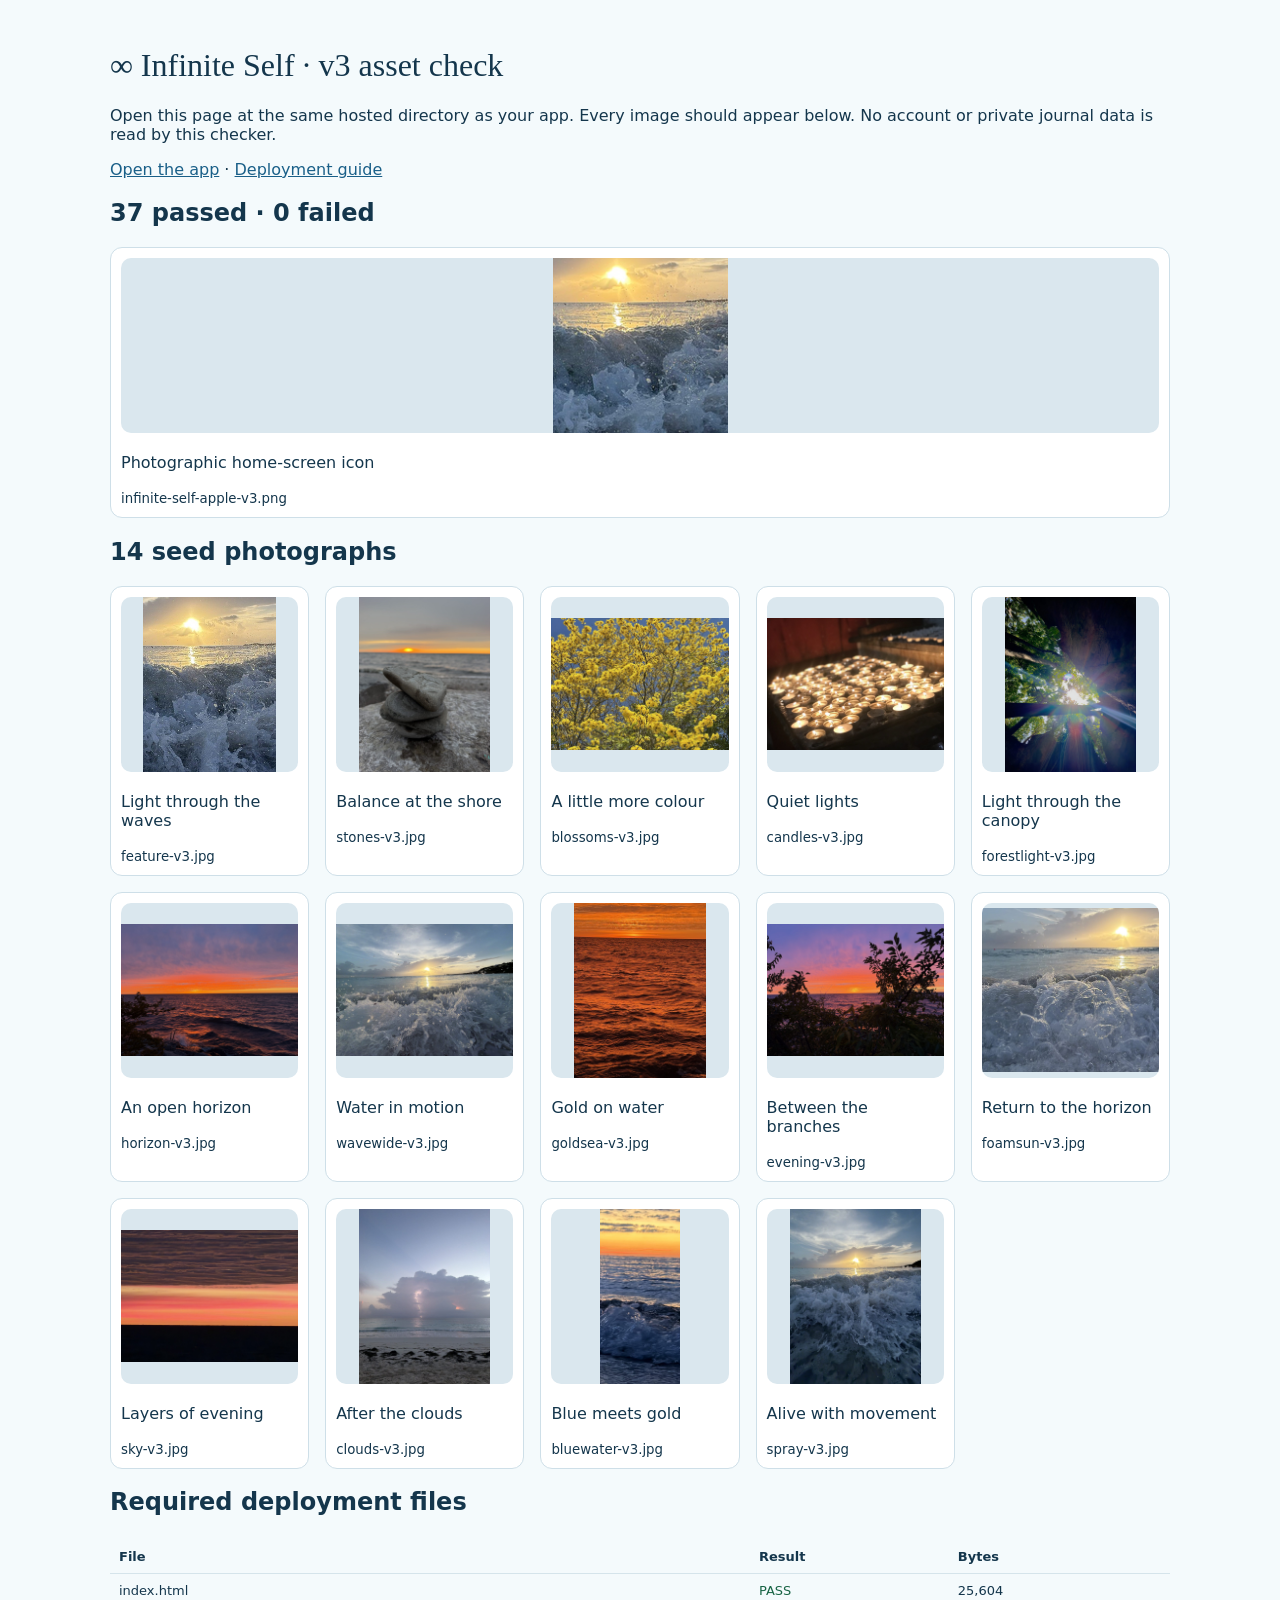
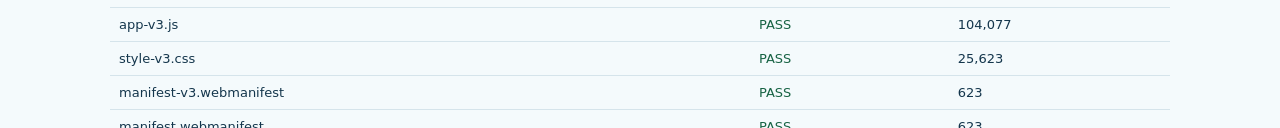
==== ASSET_CHECK.html @ a9882f5f "Add files via upload" ====
<!doctype html><html lang="en"><meta charset="utf-8"><meta name="viewport" content="width=device-width,initial-scale=1"><title>Infinite Self — asset check</title><style>body{font-family:system-ui,sans-serif;background:#f4fafc;color:#14364c;max-width:1060px;margin:auto;padding:26px}h1{font-family:Georgia,serif;font-weight:400}.grid{display:grid;grid-template-columns:repeat(auto-fit,minmax(190px,1fr));gap:16px}img{width:100%;height:175px;object-fit:contain;background:#dae7ee;border-radius:10px}.tile{border:1px solid #cedfe8;padding:10px;border-radius:12px;background:white}.status{font-size:13px;overflow-wrap:anywhere}.good{color:#176344}.bad{color:#a32620}table{width:100%;border-collapse:collapse;margin:24px 0}td,th{border-bottom:1px solid #d5e4eb;padding:9px;text-align:left;font-size:13px;overflow-wrap:anywhere}a{color:#195f88}</style><h1>∞ Infinite Self · v3 asset check</h1><p>Open this page at the same hosted directory as your app. Every image should appear below. No account or private journal data is read by this checker.</p><p><a href="index.html">Open the app</a> · <a href="GITHUB_UPDATE_GUIDE.html">Deployment guide</a></p><h2 id="summary">Checking files…</h2><div id="icon" class="grid"></div><h2>14 seed photographs</h2><div id="photos" class="grid"></div><h2>Required deployment files</h2><table><thead><tr><th>File</th><th>Result</th><th>Bytes</th></tr></thead><tbody id="files"></tbody></table><script>
const root=document.getElementById('files');let passed=0,failed=0;
const text=(tag,s)=>{const x=document.createElement(tag);x.textContent=s;return x};
async function run(){
 try{
 const response=await fetch('release-v3.json?check='+Date.now(),{cache:'no-store'});if(!response.ok)throw Error('release-v3.json is missing');const release=await response.json();
 for(const f of release.required){const row=document.createElement('tr');row.append(text('td',f.name));try{const r=await fetch(f.name+'?check='+Date.now(),{cache:'no-store'});const b=await r.arrayBuffer();if(!r.ok)throw Error('HTTP '+r.status);if(b.byteLength!==f.bytes)throw Error('size differs from this release');if(crypto.subtle){const hash=[...new Uint8Array(await crypto.subtle.digest('SHA-256',b))].map(x=>x.toString(16).padStart(2,'0')).join('');if(hash!==f.sha256)throw Error('content differs from this release')}const status=text('td','PASS');status.className='good';row.append(status,text('td',b.byteLength.toLocaleString()));passed++}catch(e){const status=text('td','FAIL: '+e.message);status.className='bad';row.append(status,text('td','—'));failed++}root.append(row)}
 document.getElementById('summary').textContent=passed+' passed · '+failed+' failed';
 const images=await (await fetch('photos-v3.json')).json();const display=(photo,holder)=>{const tile=document.createElement('div');tile.className='tile';const image=new Image();image.alt=photo.title;image.src=photo.src;image.onerror=()=>{tile.append(text('p','Image could not decode'));tile.classList.add('bad')};tile.append(image,text('p',photo.title),text('small',photo.src));holder.append(tile)};
 display({title:'Photographic home-screen icon',src:'infinite-self-apple-v3.png'},document.getElementById('icon'));
 images.forEach(p=>display(p,document.getElementById('photos')));
 }catch(e){document.getElementById('summary').textContent='Check could not finish: '+e.message+'. Confirm the files were uploaded into the same publishing directory.'}
}run();
</script></html>
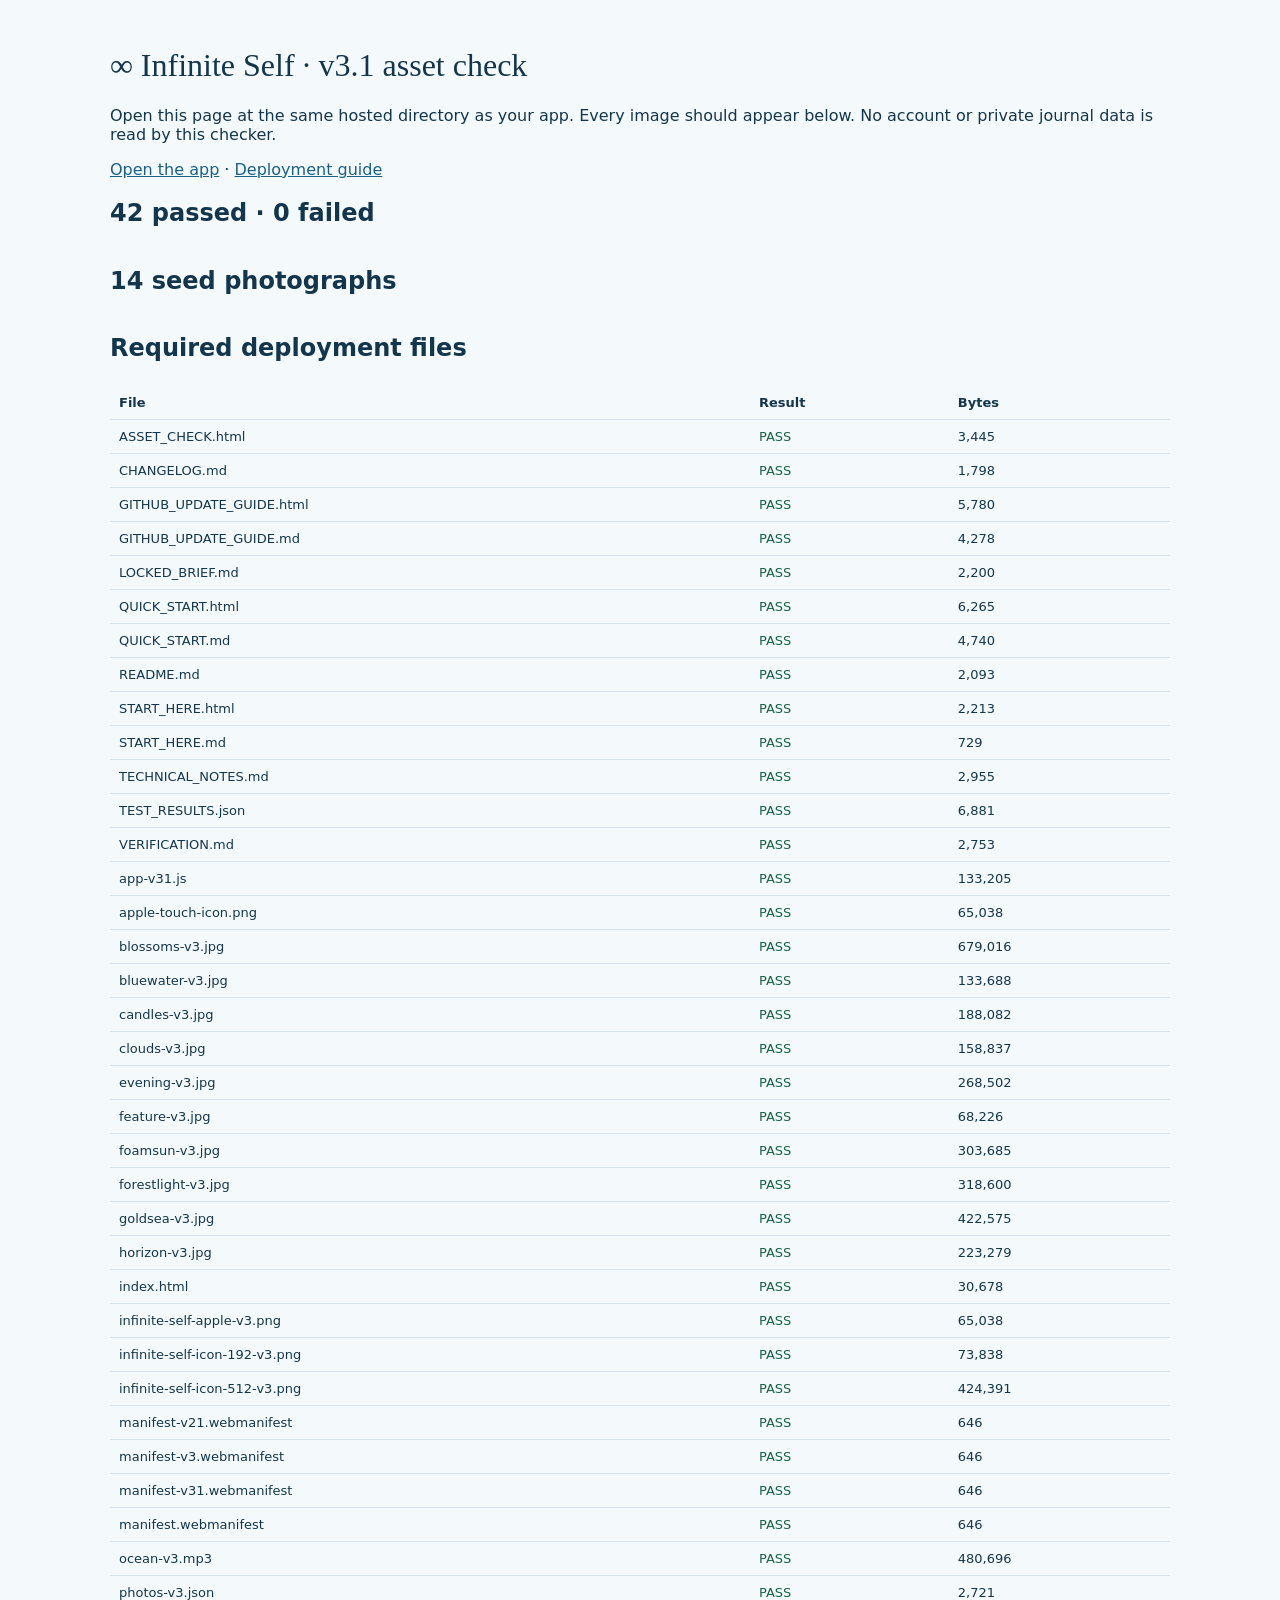
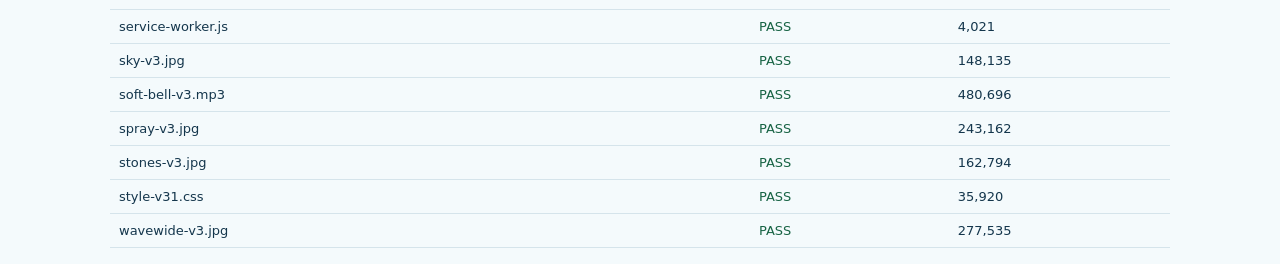
==== commit 1d25aed8: "Add files via upload" ====
--- a/ASSET_CHECK.html
+++ b/ASSET_CHECK.html
@@ -1,9 +1,9 @@
-<!doctype html><html lang="en"><meta charset="utf-8"><meta name="viewport" content="width=device-width,initial-scale=1"><title>Infinite Self — asset check</title><style>body{font-family:system-ui,sans-serif;background:#f4fafc;color:#14364c;max-width:1060px;margin:auto;padding:26px}h1{font-family:Georgia,serif;font-weight:400}.grid{display:grid;grid-template-columns:repeat(auto-fit,minmax(190px,1fr));gap:16px}img{width:100%;height:175px;object-fit:contain;background:#dae7ee;border-radius:10px}.tile{border:1px solid #cedfe8;padding:10px;border-radius:12px;background:white}.status{font-size:13px;overflow-wrap:anywhere}.good{color:#176344}.bad{color:#a32620}table{width:100%;border-collapse:collapse;margin:24px 0}td,th{border-bottom:1px solid #d5e4eb;padding:9px;text-align:left;font-size:13px;overflow-wrap:anywhere}a{color:#195f88}</style><h1>∞ Infinite Self · v3 asset check</h1><p>Open this page at the same hosted directory as your app. Every image should appear below. No account or private journal data is read by this checker.</p><p><a href="index.html">Open the app</a> · <a href="GITHUB_UPDATE_GUIDE.html">Deployment guide</a></p><h2 id="summary">Checking files…</h2><div id="icon" class="grid"></div><h2>14 seed photographs</h2><div id="photos" class="grid"></div><h2>Required deployment files</h2><table><thead><tr><th>File</th><th>Result</th><th>Bytes</th></tr></thead><tbody id="files"></tbody></table><script>
+<!doctype html><html lang="en"><meta charset="utf-8"><meta name="viewport" content="width=device-width,initial-scale=1"><title>Infinite Self — asset check</title><style>body{font-family:system-ui,sans-serif;background:#f4fafc;color:#14364c;max-width:1060px;margin:auto;padding:26px}h1{font-family:Georgia,serif;font-weight:400}.grid{display:grid;grid-template-columns:repeat(auto-fit,minmax(190px,1fr));gap:16px}img{width:100%;height:175px;object-fit:contain;background:#dae7ee;border-radius:10px}.tile{border:1px solid #cedfe8;padding:10px;border-radius:12px;background:white}.status{font-size:13px;overflow-wrap:anywhere}.good{color:#176344}.bad{color:#a32620}table{width:100%;border-collapse:collapse;margin:24px 0}td,th{border-bottom:1px solid #d5e4eb;padding:9px;text-align:left;font-size:13px;overflow-wrap:anywhere}a{color:#195f88}</style><h1>∞ Infinite Self · v3.1 asset check</h1><p>Open this page at the same hosted directory as your app. Every image should appear below. No account or private journal data is read by this checker.</p><p><a href="index.html">Open the app</a> · <a href="GITHUB_UPDATE_GUIDE.html">Deployment guide</a></p><h2 id="summary">Checking files…</h2><div id="icon" class="grid"></div><h2>14 seed photographs</h2><div id="photos" class="grid"></div><h2>Required deployment files</h2><table><thead><tr><th>File</th><th>Result</th><th>Bytes</th></tr></thead><tbody id="files"></tbody></table><script>
 const root=document.getElementById('files');let passed=0,failed=0;
 const text=(tag,s)=>{const x=document.createElement(tag);x.textContent=s;return x};
 async function run(){
  try{
- const response=await fetch('release-v3.json?check='+Date.now(),{cache:'no-store'});if(!response.ok)throw Error('release-v3.json is missing');const release=await response.json();
+ const response=await fetch('release-v31.json?check='+Date.now(),{cache:'no-store'});if(!response.ok)throw Error('release-v31.json is missing');const release=await response.json();
  for(const f of release.required){const row=document.createElement('tr');row.append(text('td',f.name));try{const r=await fetch(f.name+'?check='+Date.now(),{cache:'no-store'});const b=await r.arrayBuffer();if(!r.ok)throw Error('HTTP '+r.status);if(b.byteLength!==f.bytes)throw Error('size differs from this release');if(crypto.subtle){const hash=[...new Uint8Array(await crypto.subtle.digest('SHA-256',b))].map(x=>x.toString(16).padStart(2,'0')).join('');if(hash!==f.sha256)throw Error('content differs from this release')}const status=text('td','PASS');status.className='good';row.append(status,text('td',b.byteLength.toLocaleString()));passed++}catch(e){const status=text('td','FAIL: '+e.message);status.className='bad';row.append(status,text('td','—'));failed++}root.append(row)}
  document.getElementById('summary').textContent=passed+' passed · '+failed+' failed';
  const images=await (await fetch('photos-v3.json')).json();const display=(photo,holder)=>{const tile=document.createElement('div');tile.className='tile';const image=new Image();image.alt=photo.title;image.src=photo.src;image.onerror=()=>{tile.append(text('p','Image could not decode'));tile.classList.add('bad')};tile.append(image,text('p',photo.title),text('small',photo.src));holder.append(tile)};
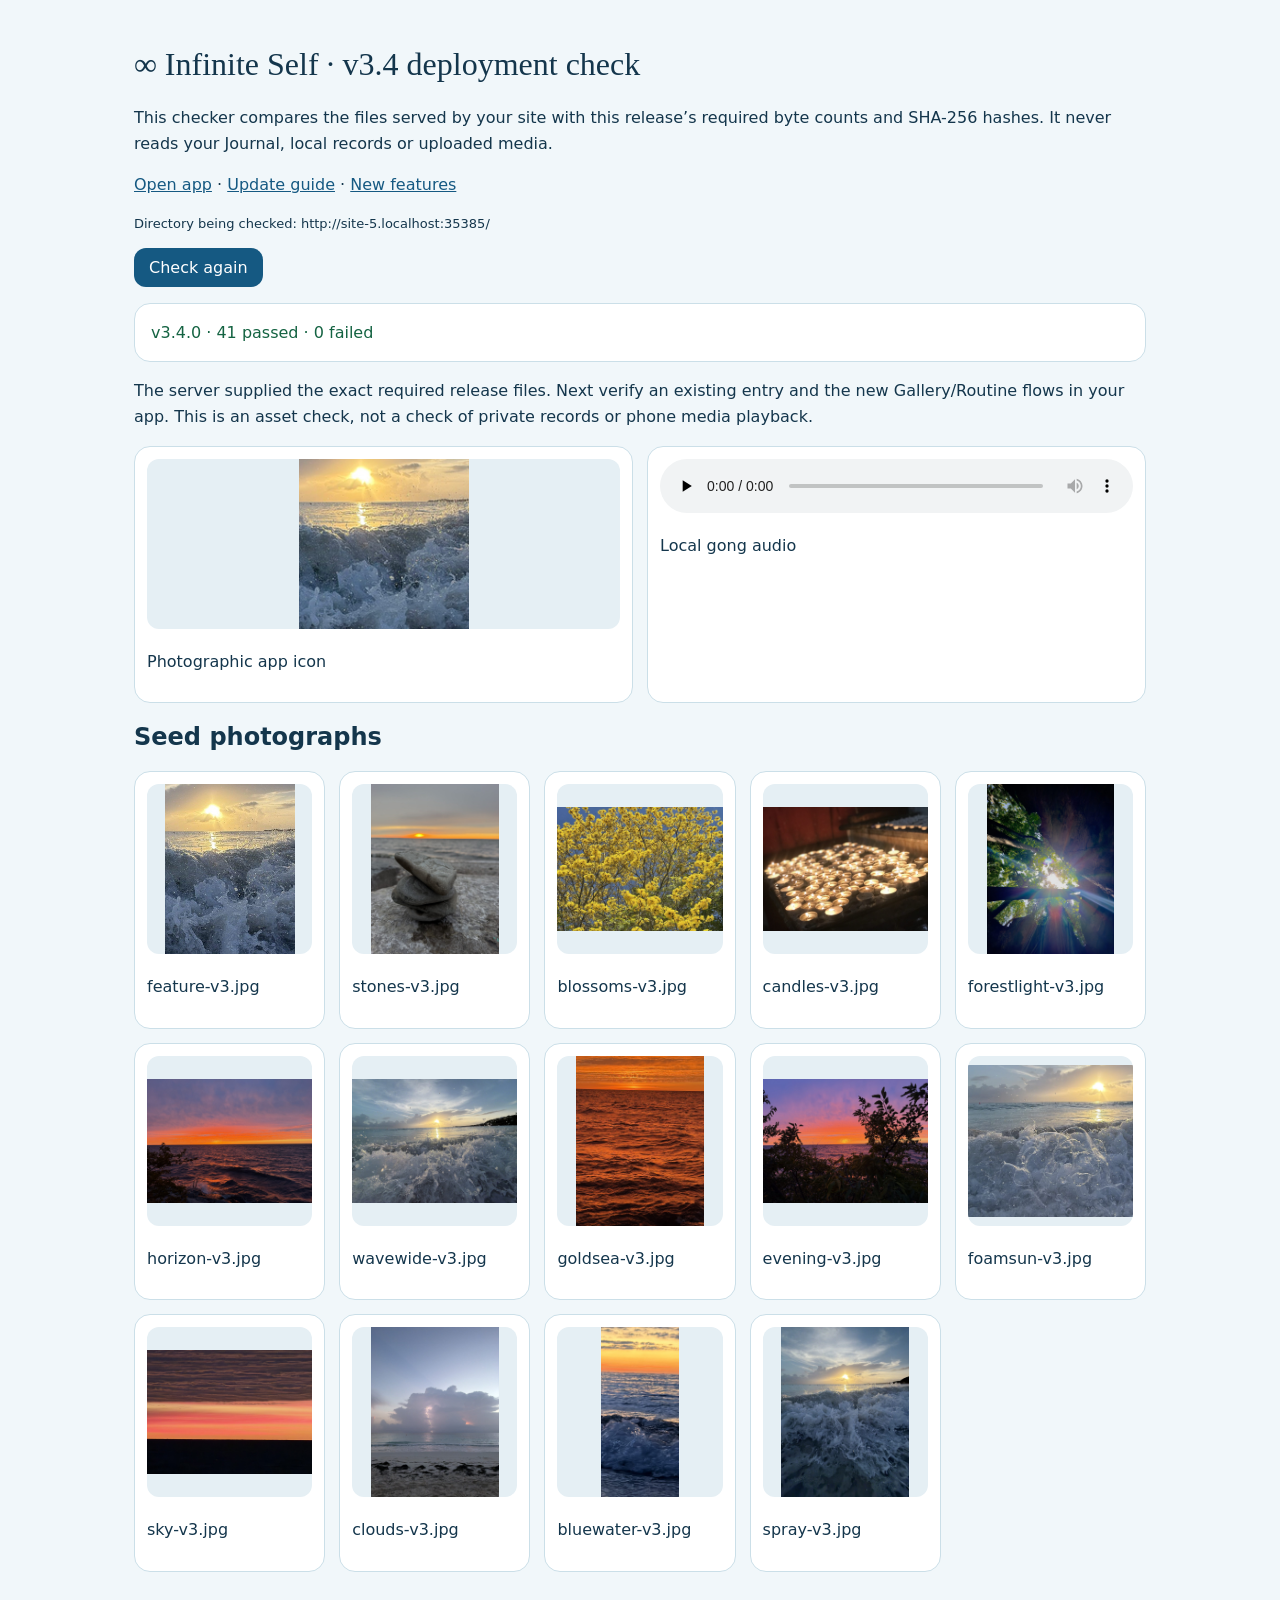
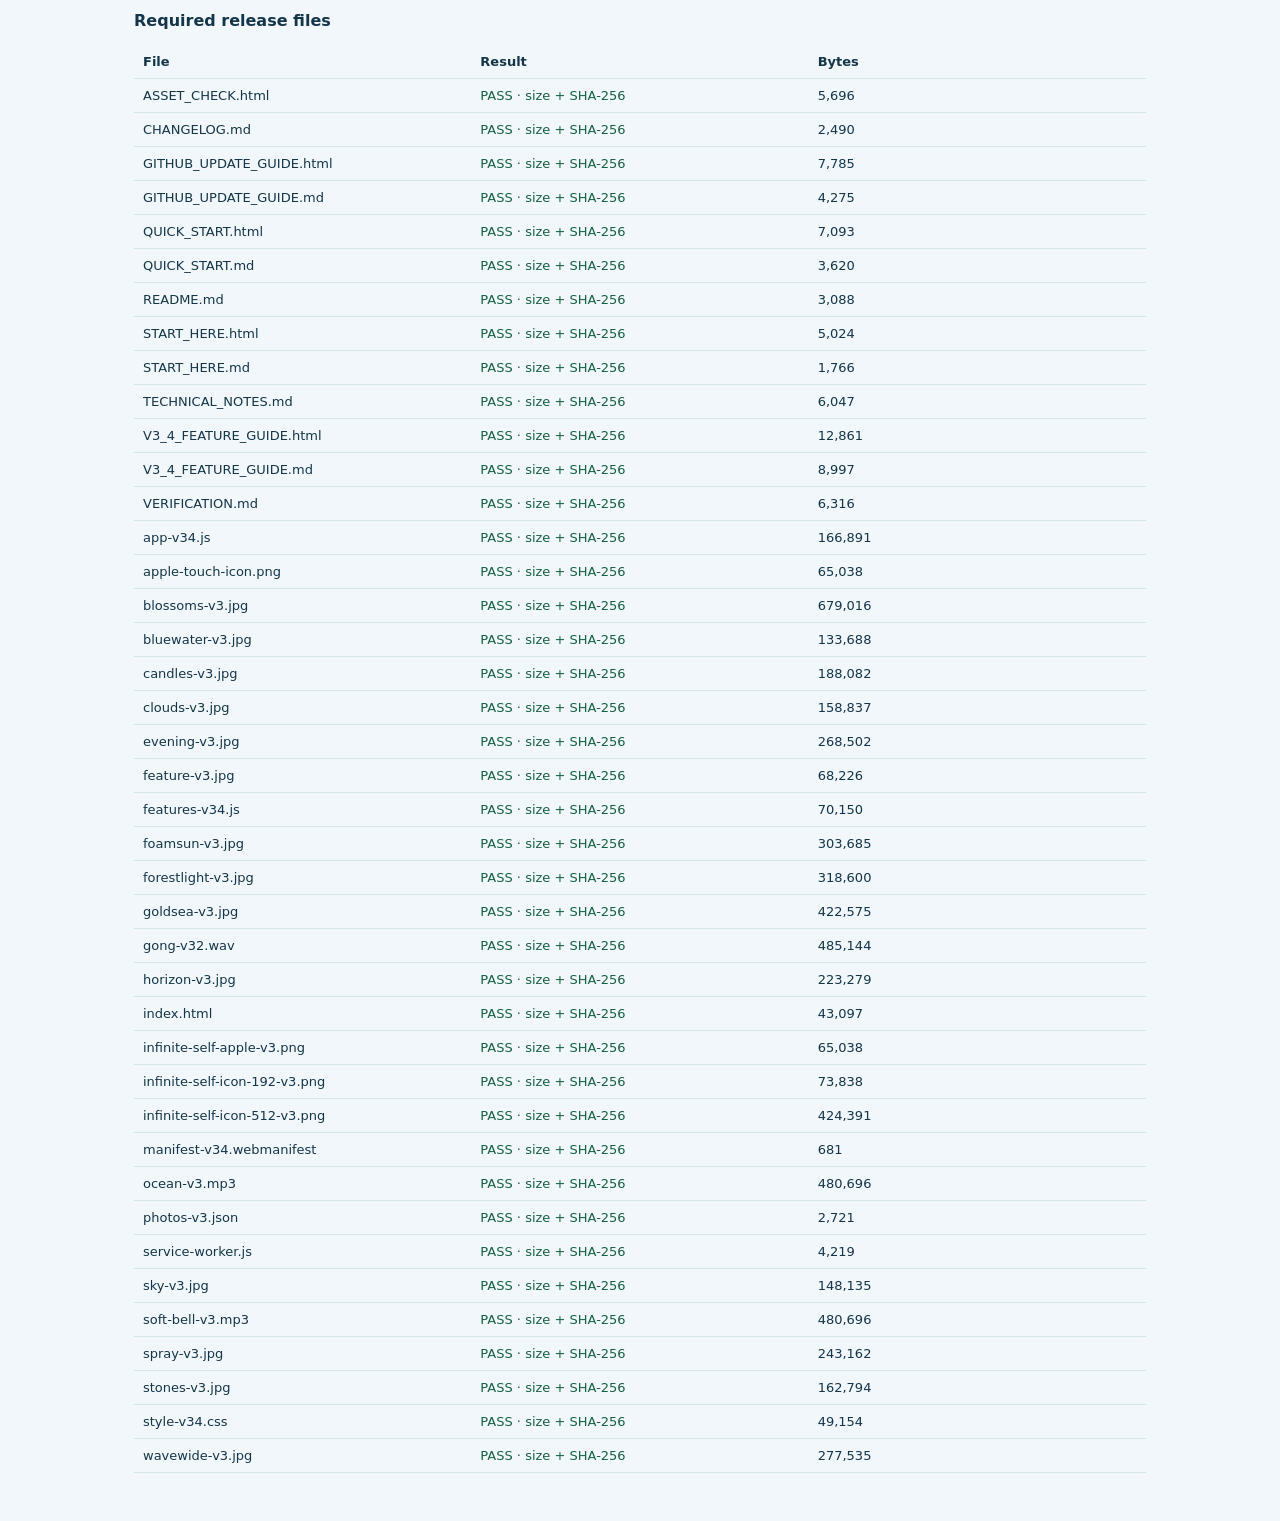
==== commit a8e033cb: "Add files via upload" ====
--- a/ASSET_CHECK.html
+++ b/ASSET_CHECK.html
@@ -1,14 +1,30 @@
-<!doctype html><html lang="en"><meta charset="utf-8"><meta name="viewport" content="width=device-width,initial-scale=1"><title>Infinite Self — asset check</title><style>body{font-family:system-ui,sans-serif;background:#f4fafc;color:#14364c;max-width:1060px;margin:auto;padding:26px}h1{font-family:Georgia,serif;font-weight:400}.grid{display:grid;grid-template-columns:repeat(auto-fit,minmax(190px,1fr));gap:16px}img{width:100%;height:175px;object-fit:contain;background:#dae7ee;border-radius:10px}.tile{border:1px solid #cedfe8;padding:10px;border-radius:12px;background:white}.status{font-size:13px;overflow-wrap:anywhere}.good{color:#176344}.bad{color:#a32620}table{width:100%;border-collapse:collapse;margin:24px 0}td,th{border-bottom:1px solid #d5e4eb;padding:9px;text-align:left;font-size:13px;overflow-wrap:anywhere}a{color:#195f88}</style><h1>∞ Infinite Self · v3.1 asset check</h1><p>Open this page at the same hosted directory as your app. Every image should appear below. No account or private journal data is read by this checker.</p><p><a href="index.html">Open the app</a> · <a href="GITHUB_UPDATE_GUIDE.html">Deployment guide</a></p><h2 id="summary">Checking files…</h2><div id="icon" class="grid"></div><h2>14 seed photographs</h2><div id="photos" class="grid"></div><h2>Required deployment files</h2><table><thead><tr><th>File</th><th>Result</th><th>Bytes</th></tr></thead><tbody id="files"></tbody></table><script>
-const root=document.getElementById('files');let passed=0,failed=0;
-const text=(tag,s)=>{const x=document.createElement(tag);x.textContent=s;return x};
+<!doctype html>
+<html lang="en"><head><meta charset="utf-8"><meta name="viewport" content="width=device-width,initial-scale=1"><title>Infinite Self v3.4 · deployment check</title><style>
+*{box-sizing:border-box}body{font-family:system-ui,sans-serif;background:#f1f7fa;color:#14364c;max-width:1060px;margin:auto;padding:24px}h1{font-family:Georgia,serif;font-weight:400;line-height:1.2}.grid{display:grid;grid-template-columns:repeat(auto-fit,minmax(170px,1fr));gap:14px}img{width:100%;height:170px;object-fit:contain;background:#e5eff4;border-radius:12px}.tile{border:1px solid #cbdfe8;padding:12px;border-radius:16px;background:white}.good{color:#146342}.bad{color:#922421}table{width:100%;border-collapse:collapse;margin:24px 0;table-layout:fixed}td,th{border-bottom:1px solid #d5e4eb;padding:9px;text-align:left;font-size:13px;overflow-wrap:anywhere}a{color:#155982}p{line-height:1.6}button{font:inherit;border-radius:12px;background:#155982;color:white;padding:10px 15px;border:0}audio{width:100%}#summary{padding:16px;background:white;border:1px solid #cbdfe8;border-radius:16px}#scope{overflow-wrap:anywhere;font-size:13px}caption{text-align:left;font-weight:700;margin:15px 0}button:focus-visible,a:focus-visible{outline:3px solid #caa138;outline-offset:3px}
+</style></head><body><h1>∞ Infinite Self · v3.4 deployment check</h1><p>This checker compares the files served by your site with this release’s required byte counts and SHA-256 hashes. It never reads your Journal, local records or uploaded media.</p><p><a href="index.html">Open app</a> · <a href="GITHUB_UPDATE_GUIDE.html">Update guide</a> · <a href="V3_4_FEATURE_GUIDE.html">New features</a></p><p id="scope"></p><button id="rerun" type="button">Check again</button><p id="summary" role="status">Checking files…</p><p id="note"></p><div class="grid"><div class="tile"><img src="infinite-self-apple-v3.png" alt="Wave-and-sunlight home-screen icon"><p>Photographic app icon</p></div><div class="tile"><audio controls preload="none" src="gong-v32.wav"></audio><p>Local gong audio</p></div></div><h2>Seed photographs</h2><div id="photos" class="grid"></div><table><caption>Required release files</caption><thead><tr><th scope="col">File</th><th scope="col">Result</th><th scope="col">Bytes</th></tr></thead><tbody id="files"></tbody></table><script>
+'use strict';
+const names=["feature-v3.jpg","stones-v3.jpg","blossoms-v3.jpg","candles-v3.jpg","forestlight-v3.jpg","horizon-v3.jpg","wavewide-v3.jpg","goldsea-v3.jpg","evening-v3.jpg","foamsun-v3.jpg","sky-v3.jpg","clouds-v3.jpg","bluewater-v3.jpg","spray-v3.jpg"];
+const $=id=>document.getElementById(id);$('scope').textContent='Directory being checked: '+new URL('./',location.href).href;
+for(const name of names){const t=document.createElement('div');t.className='tile';const i=document.createElement('img');i.src=name;i.alt=name;i.loading='lazy';const p=document.createElement('p');p.textContent=name;t.append(i,p);$('photos').append(t);}
+const cell=(text,css='')=>{const e=document.createElement('td');e.textContent=String(text);e.className=css;return e;};
+async function liveFile(name){const u=new URL(name,location.href);u.searchParams.set('release_check',String(Date.now()));return fetch(u,{cache:'no-store'});}
 async function run(){
+ $('rerun').disabled=true;$('files').replaceChildren();$('summary').textContent='Checking the v3.4 files served at this directory…';$('note').textContent='';let passed=0,failed=0;
  try{
- const response=await fetch('release-v31.json?check='+Date.now(),{cache:'no-store'});if(!response.ok)throw Error('release-v31.json is missing');const release=await response.json();
- for(const f of release.required){const row=document.createElement('tr');row.append(text('td',f.name));try{const r=await fetch(f.name+'?check='+Date.now(),{cache:'no-store'});const b=await r.arrayBuffer();if(!r.ok)throw Error('HTTP '+r.status);if(b.byteLength!==f.bytes)throw Error('size differs from this release');if(crypto.subtle){const hash=[...new Uint8Array(await crypto.subtle.digest('SHA-256',b))].map(x=>x.toString(16).padStart(2,'0')).join('');if(hash!==f.sha256)throw Error('content differs from this release')}const status=text('td','PASS');status.className='good';row.append(status,text('td',b.byteLength.toLocaleString()));passed++}catch(e){const status=text('td','FAIL: '+e.message);status.className='bad';row.append(status,text('td','—'));failed++}root.append(row)}
- document.getElementById('summary').textContent=passed+' passed · '+failed+' failed';
- const images=await (await fetch('photos-v3.json')).json();const display=(photo,holder)=>{const tile=document.createElement('div');tile.className='tile';const image=new Image();image.alt=photo.title;image.src=photo.src;image.onerror=()=>{tile.append(text('p','Image could not decode'));tile.classList.add('bad')};tile.append(image,text('p',photo.title),text('small',photo.src));holder.append(tile)};
- display({title:'Photographic home-screen icon',src:'infinite-self-apple-v3.png'},document.getElementById('icon'));
- images.forEach(p=>display(p,document.getElementById('photos')));
- }catch(e){document.getElementById('summary').textContent='Check could not finish: '+e.message+'. Confirm the files were uploaded into the same publishing directory.'}
-}run();
-</script></html>+  if(!/^https?:$/.test(location.protocol))throw new Error('Open this page on the hosted app or a local HTTP server, not as a file attachment.');
+  const r=await liveFile('release-v34.json');if(!r.ok)throw new Error('release-v34.json is missing (HTTP '+r.status+').');
+  const release=await r.json();if(release.version!=='3.4.0'||!Array.isArray(release.required))throw new Error('The release manifest does not describe v3.4.0.');
+  const hashes=!!crypto.subtle;
+  for(const f of release.required){const tr=document.createElement('tr');tr.append(cell(f.name));try{
+   if(!/^[A-Za-z0-9_.-]+$/.test(f.name))throw new Error('Invalid release filename.');
+   const r=await liveFile(f.name);if(!r.ok)throw new Error('HTTP '+r.status);const bytes=await r.arrayBuffer();if(bytes.byteLength!==f.bytes)throw new Error('Byte count differs. Re-upload this file.');
+   if(hashes){const actual=Array.from(new Uint8Array(await crypto.subtle.digest('SHA-256',bytes)),n=>n.toString(16).padStart(2,'0')).join('');if(actual!==f.sha256)throw new Error('Content differs. Re-upload this file.');}
+   tr.append(cell(hashes?'PASS · size + SHA-256':'PASS · size only','good'),cell(bytes.byteLength.toLocaleString()));passed++;
+  }catch(e){tr.append(cell('FAIL · '+e.message,'bad'),cell('—'));failed++;}$('files').append(tr);$('summary').textContent=passed+' passed · '+failed+' failed';}
+  $('summary').textContent='v3.4.0 · '+passed+' passed · '+failed+' failed';$('summary').className=failed?'bad':'good';
+  $('note').textContent=failed?'One or more files are missing, stale or altered. Upload all v3.4 files to this same directory, wait for Pages deployment, then check again. Do not clear private site data.':hashes?'The server supplied the exact required release files. Next verify an existing entry and the new Gallery/Routine flows in your app. This is an asset check, not a check of private records or phone media playback.':'Files match the expected sizes, but this context has no SHA-256 API. Reopen on HTTPS to check hashes as well.';
+ }catch(e){$('summary').className='bad';$('summary').textContent='Check could not finish: '+e.message;}
+ finally{$('rerun').disabled=false;}
+}
+$('rerun').addEventListener('click',run);run();
+</script></body></html>
